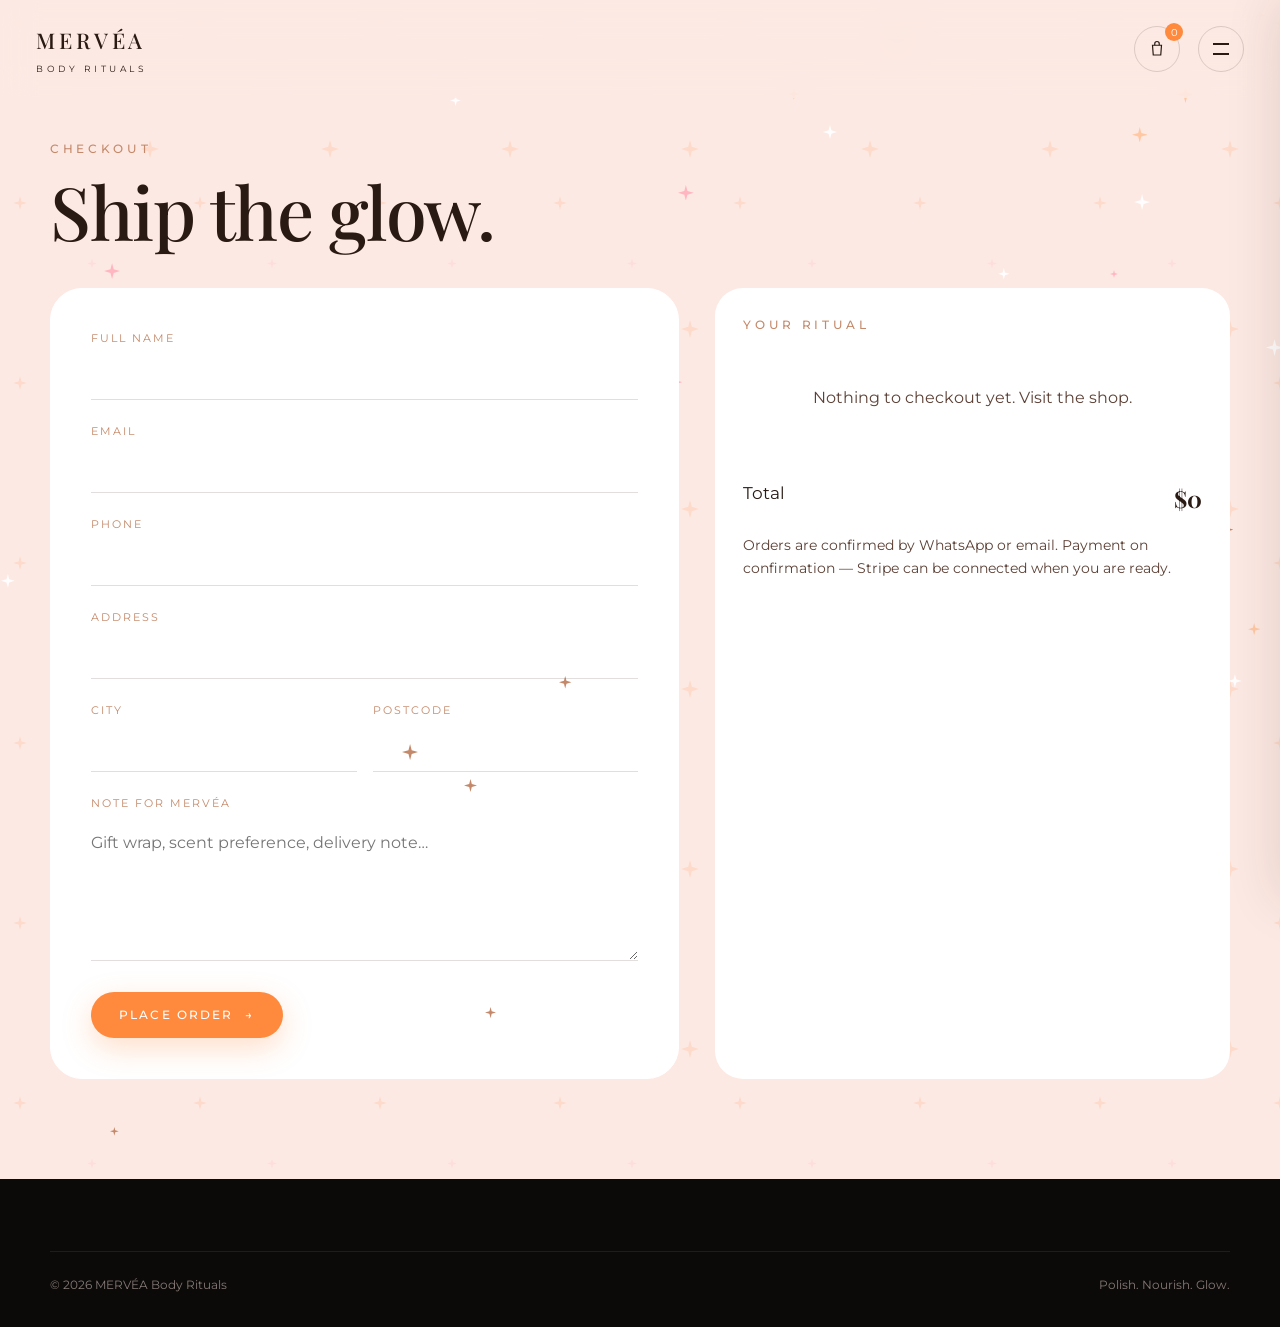
==== checkout.html @ e99f9065 "Add MERVEA Body Rituals storefront for Netlify. Co-authored-by: Cursor <cursoragent@cursor.com>" ====
<!DOCTYPE html>
<html lang="en">
  <head>
    <meta charset="UTF-8" />
    <meta name="viewport" content="width=device-width, initial-scale=1.0, viewport-fit=cover" />
    <title>Checkout — MERVÉA Body Rituals</title>
    <link rel="icon" href="images/logo.png" />
    <link rel="stylesheet" href="css/styles.css" />
  </head>
  <body>
    <div class="page-wipe" id="page-wipe" aria-hidden="true"><span></span><span></span><span></span></div>

    <header class="site-header is-light" data-on-dark="false">
      <a class="brand-mark" href="index.html" data-link>
        <strong>MERVÉA</strong>
        <small>Body Rituals</small>
      </a>
      <div class="header-actions">
        <button class="cart-btn" id="open-cart" type="button" aria-label="Open bag">
          <svg width="18" height="18" viewBox="0 0 24 24" fill="none" stroke="currentColor" stroke-width="1.6"><path d="M6 7h12l-1 13H7L6 7z"/><path d="M9 7V5a3 3 0 0 1 6 0v2"/></svg>
          <span class="cart-count" hidden>0</span>
        </button>
        <button class="nav-toggle" id="nav-toggle" type="button"><span></span></button>
      </div>
    </header>

    <nav class="menu-overlay" id="menu-overlay">
      <div class="menu-links">
        <a href="index.html" data-link>Home</a>
        <a href="shop.html" data-link>Shop</a>
        <a href="about.html" data-link>The Ritual</a>
        <a href="contact.html" data-link>Contact</a>
        <a href="checkout.html" data-link>Checkout</a>
      </div>
      <aside class="menu-aside">
        <p>Complete your ritual.</p>
      </aside>
    </nav>

    <div class="cart-backdrop" id="cart-backdrop"></div>
    <aside class="cart-drawer" id="cart-drawer">
      <div class="cart-head">
        <h2 class="serif">Your bag</h2>
        <button type="button" id="close-cart">Close</button>
      </div>
      <div class="cart-items" id="cart-items"></div>
      <div class="cart-foot">
        <div class="cart-total"><span>Total</span><strong id="cart-total">$0</strong></div>
        <a class="btn btn-primary" href="checkout.html" data-link style="width:100%;justify-content:center">Checkout <span class="arrow">→</span></a>
      </div>
    </aside>

    <main class="checkout">
      <div class="star-field" id="page-stars"></div>
      <div class="container">
        <p class="eyebrow reveal">Checkout</p>
        <h1 class="serif reveal" style="font-size:clamp(2.6rem,6vw,4.6rem);margin:8px 0 36px">Ship the glow.</h1>
        <div class="checkout-grid" id="checkout-grid">
          <form class="form-card reveal" id="checkout-form" name="order" method="POST" data-netlify="true" data-netlify-honeypot="bot-field">
            <input type="hidden" name="form-name" value="order" />
            <p class="hp"><label>Leave empty <input name="bot-field" /></label></p>
            <div class="field">
              <label for="cname">Full name</label>
              <input id="cname" name="name" required />
            </div>
            <div class="field">
              <label for="cemail">Email</label>
              <input id="cemail" name="email" type="email" required />
            </div>
            <div class="field">
              <label for="cphone">Phone</label>
              <input id="cphone" name="phone" type="tel" required />
            </div>
            <div class="field">
              <label for="caddress">Address</label>
              <input id="caddress" name="address" required />
            </div>
            <div class="pair-fields">
              <div class="field">
                <label for="ccity">City</label>
                <input id="ccity" name="city" required />
              </div>
              <div class="field">
                <label for="cpost">Postcode</label>
                <input id="cpost" name="postcode" required />
              </div>
            </div>
            <div class="field">
              <label for="cnote">Note for MERVÉA</label>
              <textarea id="cnote" name="note" placeholder="Gift wrap, scent preference, delivery note…"></textarea>
            </div>
            <button class="btn btn-primary" type="submit">Place order <span class="arrow">→</span></button>
          </form>

          <aside class="summary-box reveal">
            <p class="eyebrow">Your ritual</p>
            <div id="checkout-items"></div>
            <div class="cart-total" style="margin-top:20px">
              <span>Total</span>
              <strong class="price" id="checkout-total">$0</strong>
            </div>
            <p style="font-size:.85rem;color:var(--ink-soft);margin-top:12px">
              Orders are confirmed by WhatsApp or email. Payment on confirmation — Stripe can be connected when you are ready.
            </p>
          </aside>
        </div>

        <div class="form-success" id="order-success" hidden>
          <div class="burst">✦ ✦ ✦</div>
          <h2 class="serif" style="font-size:2.8rem;margin:12px 0">Order received.</h2>
          <p>Reference <strong id="order-id"></strong></p>
          <p style="color:var(--ink-soft);margin:12px 0 24px">Send the same details on WhatsApp to confirm and arrange payment.</p>
          <a class="btn btn-primary" id="whatsapp-order" href="#" target="_blank" rel="noopener">Confirm on WhatsApp <span class="arrow">→</span></a>
          <a class="btn btn-line" href="shop.html" data-link style="margin-left:10px">Keep shopping</a>
        </div>
      </div>
    </main>

    <footer class="site-footer">
      <div class="container">
        <div class="footer-bottom">
          <span>© 2026 MERVÉA Body Rituals</span>
          <span>Polish. Nourish. Glow.</span>
        </div>
      </div>
    </footer>
    <script src="js/products.js"></script>
    <script src="js/app.js"></script>
  </body>
</html>
---- css/styles.css ----
@import url("https://fonts.googleapis.com/css2?family=Playfair+Display:ital,wght@0,400;0,500;0,600;0,700;1,400;1,500&family=Montserrat:ital,wght@0,300;0,400;0,500;0,600;1,400&display=swap");

:root {
  --orange: #ff8a3d;
  --peach: #ffa56b;
  --peach-light: #ffc8a3;
  --pink: #ffb6c1;
  --blush: #f7c9d0;
  --cream: #fde9e3;
  --cream-deep: #f8d9cf;
  --white: #ffffff;
  --ink: #2a1a14;
  --ink-soft: #5c4036;
  --rose: #c4896a;
  --copper: #b87333;
  --black: #0c0a09;
  --ease: cubic-bezier(0.76, 0, 0.24, 1);
  --ease-out: cubic-bezier(0.22, 1, 0.36, 1);
  --nav-h: 88px;
}

*,
*::before,
*::after {
  box-sizing: border-box;
  margin: 0;
  padding: 0;
}

html {
  scroll-behavior: smooth;
}

html.lenis,
html.lenis body {
  height: auto;
}

body {
  font-family: "Montserrat", sans-serif;
  background-color: var(--cream);
  background-image: url("data:image/svg+xml,%3Csvg xmlns='http://www.w3.org/2000/svg' width='180' height='180' viewBox='0 0 180 180'%3E%3Cpath fill='%23ffa56b' fill-opacity='0.22' d='M20 16l1.4 5.4L27 23l-5.6 1.6L20 30l-1.4-5.4L13 23l5.6-1.6z'/%3E%3Cpath fill='%23ffb6c1' fill-opacity='0.2' d='M92 78l1.1 4.2L97 83.5l-3.9 1.3L92 89l-1.1-4.2L87 83.5l3.9-1.3z'/%3E%3Cpath fill='%23ff8a3d' fill-opacity='0.16' d='M150 140l1.8 6.8L159 149l-7.2 2.2L150 158l-1.8-6.8L141 149l7.2-2.2z'/%3E%3C/svg%3E");
  color: var(--ink);
  line-height: 1.7;
  font-weight: 400;
  overflow-x: hidden;
}

img {
  max-width: 100%;
  display: block;
}

a {
  color: inherit;
  text-decoration: none;
}

button,
input,
textarea,
select {
  font-family: inherit;
}

button {
  border: 0;
  background: none;
  cursor: pointer;
}

ul {
  list-style: none;
}

h1,
h2,
h3,
.serif {
  font-family: "Playfair Display", serif;
  font-weight: 500;
  letter-spacing: -0.02em;
  line-height: 1.15;
}

.eyebrow {
  font-size: 0.72rem;
  letter-spacing: 0.32em;
  text-transform: uppercase;
  font-weight: 500;
  color: var(--rose);
}

.container {
  width: min(1180px, calc(100% - 48px));
  margin: 0 auto;
}

/* Stars */
.star {
  position: absolute;
  color: #fff;
  pointer-events: none;
  animation: twinkle 2.8s ease-in-out infinite;
}

.star svg {
  display: block;
}

@keyframes twinkle {
  0%,
  100% {
    opacity: 0.25;
    transform: scale(0.7) rotate(0deg);
  }
  50% {
    opacity: 1;
    transform: scale(1.15) rotate(18deg);
  }
}

.star-field {
  position: absolute;
  inset: 0;
  overflow: hidden;
  pointer-events: none;
}

.site-stars {
  position: fixed;
  inset: 0;
  z-index: 0;
  pointer-events: none;
  overflow: hidden;
}

.site-stars .star {
  color: var(--peach);
}

.section .star-field,
.page-hero .star-field,
.contact-hero .star-field,
.about-hero .star-field,
.pdp .star-field,
.checkout .star-field {
  z-index: 0;
}

main,
.site-footer {
  position: relative;
  z-index: 1;
}

/* Page wipe — cover on leave, reveal once on arrive */
.page-wipe {
  position: fixed;
  inset: 0;
  z-index: 9998;
  pointer-events: none;
  display: grid;
}

.page-wipe.is-leaving {
  pointer-events: auto;
}

.page-wipe span {
  background: var(--orange);
  transform: scaleY(0);
  transform-origin: bottom;
}

.page-wipe span:nth-child(2) {
  background: var(--peach);
}

.page-wipe span:nth-child(3) {
  background: var(--pink);
}

.page-wipe.is-leaving span {
  animation: wipeCover 0.45s var(--ease) forwards;
}

.page-wipe.is-entering span {
  transform: scaleY(1);
  transform-origin: top;
  animation: wipeReveal 0.5s var(--ease) forwards;
}

@keyframes wipeCover {
  from {
    transform: scaleY(0);
  }
  to {
    transform: scaleY(1);
  }
}

@keyframes wipeReveal {
  from {
    transform: scaleY(1);
  }
  to {
    transform: scaleY(0);
  }
}

/* Header */
.site-header {
  position: fixed;
  top: 0;
  left: 0;
  right: 0;
  z-index: 80;
  display: flex;
  align-items: center;
  justify-content: space-between;
  padding: 22px 36px;
  mix-blend-mode: normal;
  transition: background 0.4s, backdrop-filter 0.4s;
}

.site-header.is-light {
  background: rgba(253, 233, 227, 0.78);
  backdrop-filter: blur(16px);
}

.brand-mark {
  display: flex;
  flex-direction: column;
  gap: 2px;
}

.brand-mark strong {
  font-family: "Playfair Display", serif;
  font-size: 1.35rem;
  font-weight: 500;
  letter-spacing: 0.18em;
  color: #fff;
}

.site-header.is-light .brand-mark strong,
.site-header.is-light .brand-mark small,
.site-header.is-light .nav-toggle span,
.site-header.is-light .cart-btn {
  color: var(--ink);
}

.site-header.is-light .nav-toggle span,
.site-header.is-light .cart-btn {
  background: transparent;
}

.brand-mark small {
  font-size: 0.58rem;
  letter-spacing: 0.38em;
  color: rgba(255, 255, 255, 0.72);
  text-transform: uppercase;
}

.header-actions {
  display: flex;
  align-items: center;
  gap: 18px;
}

.cart-btn,
.nav-toggle {
  width: 46px;
  height: 46px;
  border-radius: 50%;
  border: 1px solid rgba(255, 255, 255, 0.28);
  color: #fff;
  display: grid;
  place-items: center;
  position: relative;
  transition: transform 0.35s var(--ease), background 0.3s;
}

.site-header.is-light .cart-btn,
.site-header.is-light .nav-toggle {
  border-color: rgba(42, 26, 20, 0.16);
}

.cart-count {
  position: absolute;
  top: -4px;
  right: -4px;
  min-width: 18px;
  height: 18px;
  padding: 0 5px;
  border-radius: 99px;
  background: var(--orange);
  color: #fff;
  font-size: 0.62rem;
  display: grid;
  place-items: center;
}

.nav-toggle span {
  display: block;
  width: 16px;
  height: 1.5px;
  background: currentColor;
  position: relative;
}

.nav-toggle span::before,
.nav-toggle span::after {
  content: "";
  position: absolute;
  left: 0;
  width: 16px;
  height: 1.5px;
  background: currentColor;
  transition: transform 0.35s var(--ease);
}

.nav-toggle span::before {
  top: -5px;
}

.nav-toggle span::after {
  top: 5px;
}

/* Fullscreen menu */
.menu-overlay {
  position: fixed;
  inset: 0;
  z-index: 90;
  background: linear-gradient(160deg, #1a0f0c 0%, #3a2218 48%, #c4896a 100%);
  display: flex;
  align-items: center;
  justify-content: space-between;
  padding: 100px 80px 80px;
  clip-path: circle(0% at calc(100% - 58px) 44px);
  transition: clip-path 0.8s var(--ease);
}

.menu-overlay.is-open {
  clip-path: circle(160% at calc(100% - 58px) 44px);
}

.menu-links {
  display: flex;
  flex-direction: column;
  gap: 8px;
}

.menu-links a {
  font-family: "Playfair Display", serif;
  font-size: clamp(2.4rem, 6vw, 4.6rem);
  color: var(--cream);
  transform: translateY(30px);
  opacity: 0;
  transition: transform 0.6s var(--ease-out), opacity 0.6s, color 0.3s;
}

.menu-overlay.is-open .menu-links a {
  opacity: 1;
  transform: none;
}

.menu-overlay.is-open .menu-links a:nth-child(1) {
  transition-delay: 0.18s;
}
.menu-overlay.is-open .menu-links a:nth-child(2) {
  transition-delay: 0.26s;
}
.menu-overlay.is-open .menu-links a:nth-child(3) {
  transition-delay: 0.34s;
}
.menu-overlay.is-open .menu-links a:nth-child(4) {
  transition-delay: 0.42s;
}
.menu-overlay.is-open .menu-links a:nth-child(5) {
  transition-delay: 0.5s;
}

.menu-links a:hover {
  color: var(--peach);
}

.menu-aside {
  color: var(--cream);
  max-width: 280px;
  text-align: right;
  opacity: 0;
  transform: translateY(16px);
  transition: 0.6s 0.4s;
}

.menu-overlay.is-open .menu-aside {
  opacity: 1;
  transform: none;
}

.menu-aside p {
  margin-top: 12px;
  font-size: 0.92rem;
  color: rgba(253, 233, 227, 0.78);
}

/* Buttons */
.btn {
  display: inline-flex;
  align-items: center;
  gap: 12px;
  padding: 16px 28px;
  border-radius: 999px;
  font-size: 0.74rem;
  letter-spacing: 0.18em;
  text-transform: uppercase;
  font-weight: 500;
  transition: background 0.35s ease, color 0.35s ease, border-color 0.35s ease, box-shadow 0.35s ease;
  position: relative;
  overflow: hidden;
}

.btn-primary {
  background: var(--orange);
  color: #fff;
  box-shadow: 0 10px 30px rgba(255, 138, 61, 0.28);
}

.btn-primary:hover {
  background: var(--pink);
  box-shadow: 0 10px 30px rgba(255, 182, 193, 0.35);
}

.btn-ghost {
  background: #fff;
  color: var(--ink);
}

.btn-ghost:hover {
  background: var(--orange);
  color: #fff;
}

.btn-line {
  border: 1px solid rgba(42, 26, 20, 0.18);
  color: var(--ink);
  background: transparent;
}

.btn-line:hover {
  background: var(--orange);
  border-color: var(--orange);
  color: #fff;
}

/* Hero */
.hero {
  min-height: 100vh;
  background: #fbe6e1;
  position: relative;
  display: grid;
  place-items: center;
  overflow: hidden;
  color: var(--ink);
}

.hero-photo {
  position: absolute;
  inset: 0;
  z-index: 1;
  width: 100%;
  height: 100%;
  object-fit: cover;
  object-position: center 20%;
}

.hero .star-field {
  z-index: 0;
}

.hero::after {
  content: "";
  position: absolute;
  inset: 0;
  z-index: 2;
  pointer-events: none;
  background: linear-gradient(
    180deg,
    rgba(251, 230, 225, 0.12) 0%,
    rgba(251, 230, 225, 0) 40%,
    rgba(232, 196, 176, 0) 72%,
    #e8c4b0 100%
  );
}

.hero-copy {
  position: relative;
  z-index: 3;
  text-align: center;
  padding: 140px 24px 80px;
  color: #fffbf8;
}

.hero-copy .eyebrow {
  color: #ffe8dc;
  animation: fadeUp 1s 0.4s both;
}

.hero-title {
  font-size: clamp(3.4rem, 10vw, 8.4rem);
  letter-spacing: 0.12em;
  margin: 18px 0 10px;
  font-weight: 500;
  color: #fffbf8;
  text-shadow: 0 2px 24px rgba(42, 26, 20, 0.28);
}

.hero-title span {
  display: inline-block;
  animation: fadeUp 1s var(--ease-out) both;
}

.hero-sub {
  letter-spacing: 0.42em;
  font-size: 0.78rem;
  text-transform: uppercase;
  color: #fff4ec;
  animation: fadeUp 1s 0.7s both;
}

.hero-actions {
  display: flex;
  justify-content: center;
  gap: 14px;
  margin-top: 36px;
  flex-wrap: wrap;
  animation: fadeUp 1s 0.9s both;
}


.hero-meta {
  position: absolute;
  z-index: 2;
  font-size: 0.68rem;
  letter-spacing: 0.16em;
  text-transform: uppercase;
  color: var(--ink-soft);
  max-width: 200px;
}

.hero-meta.left {
  left: 36px;
  top: 120px;
}

.hero-meta.right {
  right: 36px;
  top: 120px;
  text-align: right;
}

.hero-meta strong {
  display: block;
  font-family: "Playfair Display", serif;
  font-size: 2rem;
  letter-spacing: 0;
  color: var(--orange);
  margin-bottom: 6px;
}

.scroll-hint {
  position: absolute;
  bottom: 28px;
  left: 50%;
  transform: translateX(-50%);
  z-index: 2;
  font-size: 0.62rem;
  letter-spacing: 0.28em;
  text-transform: uppercase;
  color: var(--rose);
}

.scroll-hint::after {
  content: "";
  display: block;
  width: 1px;
  height: 42px;
  margin: 10px auto 0;
  background: linear-gradient(var(--orange), transparent);
  animation: drip 1.6s ease-in-out infinite;
}

@keyframes drip {
  0% {
    transform: scaleY(0);
    transform-origin: top;
    opacity: 0;
  }
  40% {
    opacity: 1;
  }
  100% {
    transform: scaleY(1);
    transform-origin: top;
    opacity: 0;
  }
}

@keyframes fadeUp {
  from {
    opacity: 0;
    transform: translateY(24px);
  }
  to {
    opacity: 1;
    transform: none;
  }
}

/* Why MERVÉA — full-page photo */
.why-page {
  min-height: 100vh;
  position: relative;
  display: flex;
  align-items: flex-start;
  overflow: hidden;
  color: #fff;
  background: #e8c4b0;
}

.why-photo {
  position: absolute;
  inset: 0;
  z-index: 1;
  width: 100%;
  height: 100%;
  object-fit: cover;
  object-position: center;
}

.why-page::before {
  content: "";
  position: absolute;
  inset: 0;
  z-index: 2;
  pointer-events: none;
  background:
    linear-gradient(180deg, #e8c4b0 0%, transparent 20%),
    linear-gradient(0deg, var(--cream) 0%, transparent 22%);
}

.why-page::after {
  content: "";
  position: absolute;
  inset: 0;
  z-index: 1;
  background: linear-gradient(
    90deg,
    rgba(42, 26, 20, 0.38) 0%,
    rgba(42, 26, 20, 0.12) 48%,
    transparent 78%
  );
}

.why-page .star-field {
  z-index: 0;
}

.why-copy {
  position: relative;
  z-index: 3;
  width: min(1180px, calc(100% - 48px));
  margin: 0 auto;
  padding: 140px 0 72px;
}

.why-copy .eyebrow {
  color: var(--peach-light);
}

.why-copy h2 {
  font-size: clamp(3.4rem, 9vw, 7.2rem);
  letter-spacing: 0.04em;
  margin: 10px 0 18px;
  color: #fff;
}

.why-lead {
  max-width: 520px;
  color: rgba(255, 255, 255, 0.86);
  margin-bottom: 40px;
}

.why-page .pillars {
  position: relative;
  z-index: 2;
  grid-template-columns: 1fr;
  max-width: 560px;
  gap: 28px;
}

.why-page .pillar {
  background: none;
  border: 0;
  border-radius: 0;
  padding: 0;
  min-height: 0;
  overflow: visible;
  color: #fff;
}

.why-page .pillar::after {
  display: none;
}

.why-page .pillar p {
  color: rgba(255, 255, 255, 0.84);
}

/* Reveal */
.reveal {
  opacity: 0;
  transform: translateY(36px);
  transition: opacity 0.9s var(--ease-out), transform 0.9s var(--ease-out);
}

.reveal.is-in {
  opacity: 1;
  transform: none;
}

/* Sections */
.section {
  padding: 120px 0;
  position: relative;
}

.collection-section {
  padding-top: 140px;
}

.section-head {
  display: flex;
  justify-content: space-between;
  align-items: flex-end;
  gap: 24px;
  margin-bottom: 56px;
}

.section-head h2 {
  font-size: clamp(2.2rem, 5vw, 4rem);
  max-width: 640px;
}

.pillars {
  display: grid;
  grid-template-columns: repeat(3, 1fr);
  gap: 22px;
}

.pillar {
  background: var(--white);
  border-radius: 28px;
  padding: 36px 28px;
  min-height: 240px;
  position: relative;
  overflow: hidden;
  border: 1px solid #fff;
}

.pillar::after {
  content: "✦";
  position: absolute;
  right: 22px;
  top: 22px;
  color: var(--peach);
  animation: twinkle 3s infinite;
}

.pillar h3 {
  font-size: 1.7rem;
  margin: 16px 0 10px;
}

.pillar p {
  color: var(--ink-soft);
  font-size: 0.94rem;
}

.pillars-open {
  gap: 36px;
}

.pillars-open .pillar {
  background: none;
  border: 0;
  border-radius: 0;
  padding: 0;
  min-height: 0;
  overflow: visible;
}

.pillars-open .pillar::after {
  display: none;
}

.icon-orb {
  width: 48px;
  height: 48px;
  border-radius: 50%;
  display: grid;
  place-items: center;
  background: linear-gradient(135deg, var(--peach-light), var(--pink));
  color: var(--ink);
}

/* Categories */
.cat-grid {
  display: grid;
  grid-template-columns: repeat(4, 1fr);
  gap: 18px;
}

.cat-card {
  background: var(--white);
  border-radius: 26px;
  overflow: hidden;
  min-height: 0;
  position: relative;
  display: flex;
  flex-direction: column;
  justify-content: flex-start;
  padding: 22px 22px 24px;
  color: var(--ink);
  border: 1px solid #fff;
}

.cat-card img {
  position: relative;
  width: 72%;
  height: 200px;
  margin: 8px auto 20px;
  object-fit: contain;
}

.cat-card .line {
  color: var(--rose);
  letter-spacing: 0.24em;
  font-size: 0.68rem;
  text-transform: uppercase;
}

.cat-card h3 {
  font-size: 1.8rem;
  margin: 6px 0 8px;
}

.cat-card p {
  color: var(--ink-soft);
  font-size: 0.9rem;
}

/* Products */
.product-grid {
  display: grid;
  grid-template-columns: repeat(2, 1fr);
  gap: 28px;
}

.product-card {
  background: var(--white);
  border-radius: 32px;
  overflow: hidden;
  border: 1px solid #fff;
}

.home-shop {
  grid-template-columns: repeat(4, 1fr);
  gap: 16px;
}

.home-shop .product-card {
  border-radius: 20px;
}

.home-shop .product-media {
  aspect-ratio: 1 / 1;
  background: #fff;
}

.home-shop .product-media img {
  width: 68%;
  height: 68%;
}

.home-shop .product-body {
  padding: 16px 16px 18px;
}

.home-shop .product-body h3 {
  font-size: 1.15rem;
}

.home-shop .product-body p {
  display: none;
}

.home-shop .price {
  font-size: 1.15rem;
}

.home-shop .btn {
  padding: 10px 14px;
  font-size: 0.62rem;
}

.product-media {
  background: #fff;
  aspect-ratio: 1 / 1.05;
  display: grid;
  place-items: center;
  position: relative;
  overflow: hidden;
}

.product-media img {
  width: 78%;
  height: 78%;
  object-fit: contain;
}

.product-body {
  padding: 26px 28px 30px;
}

.product-body .cat {
  font-size: 0.68rem;
  letter-spacing: 0.22em;
  text-transform: uppercase;
  color: var(--rose);
}

.product-body h3 {
  font-size: 1.7rem;
  margin: 8px 0 8px;
}

.product-body p {
  color: var(--ink-soft);
  font-size: 0.92rem;
}

.product-row {
  display: flex;
  justify-content: space-between;
  align-items: center;
  margin-top: 22px;
  gap: 12px;
}

.price {
  font-family: "Playfair Display", serif;
  font-size: 1.45rem;
}

.filters {
  display: flex;
  flex-wrap: wrap;
  gap: 10px;
  margin-bottom: 36px;
}

.filter-btn {
  padding: 10px 18px;
  border-radius: 999px;
  border: 1px solid rgba(42, 26, 20, 0.12);
  font-size: 0.72rem;
  letter-spacing: 0.16em;
  text-transform: uppercase;
  color: var(--ink-soft);
  background: transparent;
  transition: background 0.35s ease, color 0.35s ease, border-color 0.35s ease;
}

.filter-btn:hover {
  background: var(--pink);
  color: #fff;
  border-color: var(--pink);
}

.filter-btn.is-active {
  background: var(--orange);
  color: #fff;
  border-color: var(--orange);
}

/* Product detail */
.pdp {
  padding: 140px 0 100px;
}

.pdp-grid {
  display: grid;
  grid-template-columns: 1.05fr 0.95fr;
  gap: 64px;
  align-items: center;
}

.page-plain {
  background: #fff;
  background-image: none;
}

.page-plain .site-stars {
  display: none;
}

.pdp-visual {
  background: #fff;
  border-radius: 0;
  min-height: 620px;
  display: grid;
  place-items: center;
  position: relative;
  overflow: hidden;
}

.pdp-visual .star-field {
  z-index: 0;
}

.pdp-visual img {
  position: relative;
  z-index: 1;
  width: 72%;
}

.pdp-info h1 {
  font-size: clamp(2.4rem, 5vw, 4.2rem);
  margin: 10px 0 12px;
}

.pdp-info .lead {
  color: var(--ink-soft);
  font-size: 1.05rem;
  margin: 16px 0 28px;
}

.qty-row {
  display: flex;
  align-items: center;
  gap: 16px;
  margin: 28px 0;
}

.qty {
  display: flex;
  align-items: center;
  border: 1px solid rgba(42, 26, 20, 0.14);
  border-radius: 999px;
  overflow: hidden;
}

.qty button,
.qty span {
  width: 42px;
  height: 42px;
  display: grid;
  place-items: center;
}

.benefit-list {
  display: grid;
  gap: 10px;
  margin: 28px 0;
}

.benefit-list li {
  display: flex;
  gap: 10px;
  align-items: center;
  font-size: 0.95rem;
}

.benefit-list li::before {
  content: "✦";
  color: var(--orange);
}

.how {
  padding-top: 22px;
  border-top: 1px solid rgba(42, 26, 20, 0.08);
  color: var(--ink-soft);
  font-size: 0.94rem;
}

/* Cart */
.cart-drawer {
  position: fixed;
  top: 0;
  right: 0;
  width: min(420px, 100%);
  height: 100%;
  background: var(--white);
  z-index: 120;
  transform: translateX(104%);
  transition: transform 0.7s var(--ease);
  display: flex;
  flex-direction: column;
  box-shadow: -20px 0 50px rgba(42, 26, 20, 0.12);
}

.cart-drawer.is-open {
  transform: none;
}

.cart-backdrop {
  position: fixed;
  inset: 0;
  background: rgba(20, 10, 6, 0.35);
  z-index: 110;
  opacity: 0;
  pointer-events: none;
  transition: 0.4s;
}

.cart-backdrop.is-open {
  opacity: 1;
  pointer-events: auto;
}

.cart-head,
.cart-foot {
  padding: 28px;
}

.cart-head {
  display: flex;
  justify-content: space-between;
  align-items: center;
  border-bottom: 1px solid rgba(42, 26, 20, 0.08);
}

.cart-items {
  flex: 1;
  overflow: auto;
  padding: 8px 28px;
}

.cart-line {
  display: grid;
  grid-template-columns: 72px 1fr auto;
  gap: 14px;
  padding: 18px 0;
  border-bottom: 1px solid rgba(42, 26, 20, 0.06);
}

.cart-line img {
  width: 72px;
  height: 72px;
  object-fit: cover;
  border-radius: 14px;
  background: var(--cream);
}

.cart-empty {
  padding: 48px 0;
  color: var(--ink-soft);
  text-align: center;
}

.cart-foot {
  border-top: 1px solid rgba(42, 26, 20, 0.08);
}

.cart-total {
  display: flex;
  justify-content: space-between;
  margin-bottom: 16px;
  font-size: 1.05rem;
}

/* Contact */
.contact-hero {
  padding: 160px 0 40px;
  text-align: center;
}

.contact-hero h1 {
  font-size: clamp(3rem, 8vw, 6.2rem);
}

.contact-wrap {
  display: grid;
  grid-template-columns: 0.85fr 1.15fr;
  gap: 48px;
  padding-bottom: 120px;
}

.contact-card,
.form-card {
  background: var(--white);
  border-radius: 32px;
  padding: 40px;
  border: 1px solid #fff;
}

.hp {
  position: absolute;
  left: -9999px;
  height: 0;
  overflow: hidden;
}

.field {
  margin-bottom: 22px;
  position: relative;
}

.field label {
  display: block;
  font-size: 0.7rem;
  letter-spacing: 0.18em;
  text-transform: uppercase;
  margin-bottom: 8px;
  color: var(--rose);
}

.field input,
.field textarea,
.field select {
  width: 100%;
  border: 0;
  border-bottom: 1px solid rgba(42, 26, 20, 0.14);
  background: transparent;
  padding: 12px 0;
  font-size: 1rem;
  color: var(--ink);
  outline: none;
  transition: border-color 0.3s, padding 0.3s;
}

.field input:focus,
.field textarea:focus,
.field select:focus {
  border-color: var(--orange);
  padding-left: 6px;
}

.field textarea {
  min-height: 140px;
  resize: vertical;
}

.field.is-focus::after {
  content: "✦";
  position: absolute;
  right: 0;
  top: 28px;
  color: var(--orange);
  animation: twinkle 1.2s infinite;
}

.form-success {
  display: none;
  text-align: center;
  padding: 48px 12px;
}

.form-success.is-on {
  display: block;
  animation: fadeUp 0.7s var(--ease-out);
}

.burst {
  font-size: 2.4rem;
  letter-spacing: 0.3em;
  color: var(--orange);
  animation: burst 1.2s var(--ease-out);
}

@keyframes burst {
  0% {
    transform: scale(0.4);
    opacity: 0;
  }
  60% {
    transform: scale(1.15);
  }
  100% {
    transform: scale(1);
    opacity: 1;
  }
}

/* Checkout */
.checkout {
  padding: 140px 0 100px;
}

.checkout-grid {
  display: grid;
  grid-template-columns: 1.1fr 0.9fr;
  gap: 36px;
}

.summary-box {
  background: var(--white);
  border-radius: 28px;
  padding: 28px;
  position: sticky;
  top: 110px;
}

.pair-fields {
  display: grid;
  grid-template-columns: 1fr 1fr;
  gap: 16px;
}

/* About */
.about-hero {
  padding: 160px 0 40px;
}

.about-hero h1 {
  font-size: clamp(3rem, 8vw, 6.4rem);
  max-width: 900px;
}

.split {
  display: grid;
  grid-template-columns: 1fr 1fr;
  gap: 48px;
  align-items: center;
}

.split img {
  border-radius: 36px;
  width: 100%;
  height: 560px;
  object-fit: cover;
  object-position: center 72%;
}

.story-section .split img {
  object-position: center bottom;
}

.quote {
  font-family: "Playfair Display", serif;
  font-size: clamp(1.6rem, 3vw, 2.4rem);
  font-style: italic;
  line-height: 1.35;
}

/* Page hero light */
.page-hero,
.about-hero,
.contact-hero,
.checkout,
.pdp {
  position: relative;
}

.page-hero {
  padding: 160px 0 50px;
}

.page-hero h1 {
  font-size: clamp(3rem, 8vw, 6rem);
}

/* Footer */
.site-footer {
  background: var(--black);
  color: var(--cream);
  padding: 72px 0 32px;
  position: relative;
  overflow: hidden;
}

.footer-grid {
  display: grid;
  grid-template-columns: 1.4fr 1fr 1fr;
  gap: 40px;
  margin-bottom: 48px;
}

.site-footer a {
  color: rgba(253, 233, 227, 0.74);
}

.site-footer a:hover {
  color: var(--peach);
}

.footer-brand {
  font-family: "Playfair Display", serif;
  font-size: 2.2rem;
  letter-spacing: 0.16em;
}

.footer-bottom {
  border-top: 1px solid rgba(255, 255, 255, 0.08);
  padding-top: 22px;
  display: flex;
  justify-content: space-between;
  font-size: 0.78rem;
  color: rgba(253, 233, 227, 0.5);
}

/* Ritual band */
.ritual-band {
  background: linear-gradient(110deg, var(--orange), var(--pink) 55%, var(--peach-light));
  color: #fff;
  padding: 120px 0;
  text-align: center;
  position: relative;
  overflow: hidden;
}

.ritual-band::before,
.ritual-band::after {
  content: "";
  position: absolute;
  left: 0;
  right: 0;
  height: 130px;
  pointer-events: none;
  z-index: 2;
}

.ritual-band::before {
  top: 0;
  background: linear-gradient(180deg, var(--cream), transparent);
}

.ritual-band::after {
  bottom: 0;
  background: linear-gradient(180deg, transparent, var(--black));
}

.ritual-band .star-field {
  z-index: 0;
}

.ritual-band .container {
  position: relative;
  z-index: 1;
}

.ritual-band h2 {
  font-size: clamp(2rem, 5vw, 3.6rem);
  max-width: 760px;
  margin: 0 auto 22px;
}

/* Toast */
.toast {
  position: fixed;
  bottom: 28px;
  left: 50%;
  transform: translate(-50%, 20px);
  background: var(--ink);
  color: #fff;
  padding: 12px 20px;
  border-radius: 999px;
  font-size: 0.78rem;
  letter-spacing: 0.08em;
  z-index: 200;
  opacity: 0;
  pointer-events: none;
  transition: 0.4s var(--ease);
}

.toast.is-on {
  opacity: 1;
  transform: translate(-50%, 0);
}

/* Responsive */
@media (max-width: 980px) {
  .pillars,
  .cat-grid,
  .product-grid,
  .pdp-grid,
  .contact-wrap,
  .checkout-grid,
  .split,
  .footer-grid {
    grid-template-columns: 1fr;
  }

  .home-shop {
    grid-template-columns: repeat(2, 1fr);
    gap: 12px;
  }

  .hero-meta {
    display: none;
  }

  .menu-overlay {
    padding: 110px 32px 48px;
    flex-direction: column;
    align-items: flex-start;
    justify-content: center;
    clip-path: circle(0% at calc(100% - 42px) 40px);
  }

  .menu-overlay.is-open {
    clip-path: circle(180% at calc(100% - 42px) 40px);
  }

  .menu-aside {
    text-align: left;
    margin-top: 36px;
    max-width: 100%;
  }

  .pdp-visual {
    min-height: 380px;
  }

  .section-head {
    flex-direction: column;
    align-items: flex-start;
  }

  .summary-box {
    position: static;
  }
}

@media (max-width: 640px) {
  .site-header {
    padding: 14px 16px;
    padding-top: calc(14px + env(safe-area-inset-top));
  }

  .container {
    width: min(1180px, calc(100% - 28px));
  }

  .brand-mark strong {
    font-size: 1.1rem;
    letter-spacing: 0.12em;
  }

  .section,
  .collection-section {
    padding: 72px 0;
  }

  .page-hero,
  .about-hero,
  .contact-hero,
  .pdp,
  .checkout {
    padding: 120px 0 48px;
  }

  .hero {
    min-height: 100svh;
  }

  .hero-copy {
    padding: 120px 16px 72px;
  }

  .hero-title {
    font-size: clamp(2.4rem, 14vw, 3.4rem);
    letter-spacing: 0.06em;
  }

  .hero-sub {
    letter-spacing: 0.2em;
    font-size: 0.68rem;
  }

  .hero-actions {
    flex-direction: column;
    align-items: stretch;
    width: min(320px, 100%);
    margin-left: auto;
    margin-right: auto;
  }

  .hero-actions .btn,
  .btn {
    justify-content: center;
    min-height: 48px;
  }

  .hero-actions .btn {
    width: 100%;
  }

  .why-page {
    min-height: 100svh;
  }

  .why-copy {
    padding: 110px 0 56px;
  }

  .why-copy h2 {
    font-size: clamp(2.4rem, 12vw, 3.6rem);
  }

  .why-page .pillars {
    max-width: 100%;
    gap: 22px;
  }

  .cat-grid {
    grid-template-columns: 1fr;
    gap: 14px;
  }

  .cat-card {
    padding: 18px;
  }

  .cat-card img {
    height: 160px;
    width: 60%;
    margin-bottom: 14px;
  }

  .cat-card h3 {
    font-size: 1.45rem;
  }

  .home-shop {
    grid-template-columns: 1fr;
  }

  .home-shop .product-body p {
    display: block;
    font-size: 0.85rem;
  }

  .product-body {
    padding: 20px 18px 22px;
  }

  .product-body h3 {
    font-size: 1.35rem;
  }

  .product-row {
    flex-wrap: wrap;
  }

  .filters {
    gap: 8px;
  }

  .filter-btn {
    min-height: 40px;
  }

  .pdp-visual {
    min-height: 300px;
    border-radius: 24px;
  }

  .pdp-visual img {
    width: 82%;
  }

  .qty-row {
    flex-wrap: wrap;
  }

  .qty-row .btn {
    flex: 1;
  }

  .split img {
    height: 280px;
    border-radius: 22px;
  }

  .contact-card,
  .form-card {
    padding: 24px 20px;
    border-radius: 22px;
  }

  .pair-fields {
    grid-template-columns: 1fr;
  }

  .field input,
  .field textarea,
  .field select {
    font-size: 16px;
  }

  .cart-drawer {
    width: 100%;
  }

  .menu-links a {
    font-size: clamp(2rem, 10vw, 2.8rem);
  }

  .menu-overlay {
    padding: 100px 22px 40px;
  }

  .ritual-band {
    padding: 88px 16px;
  }

  .ritual-band::before,
  .ritual-band::after {
    height: 80px;
  }

  .ritual-band h2 {
    font-size: clamp(1.6rem, 8vw, 2.2rem);
  }

  .site-footer {
    padding: 48px 0 calc(28px + env(safe-area-inset-bottom));
  }

  .footer-bottom {
    flex-direction: column;
    gap: 8px;
  }

  .scroll-hint {
    display: none;
  }
}
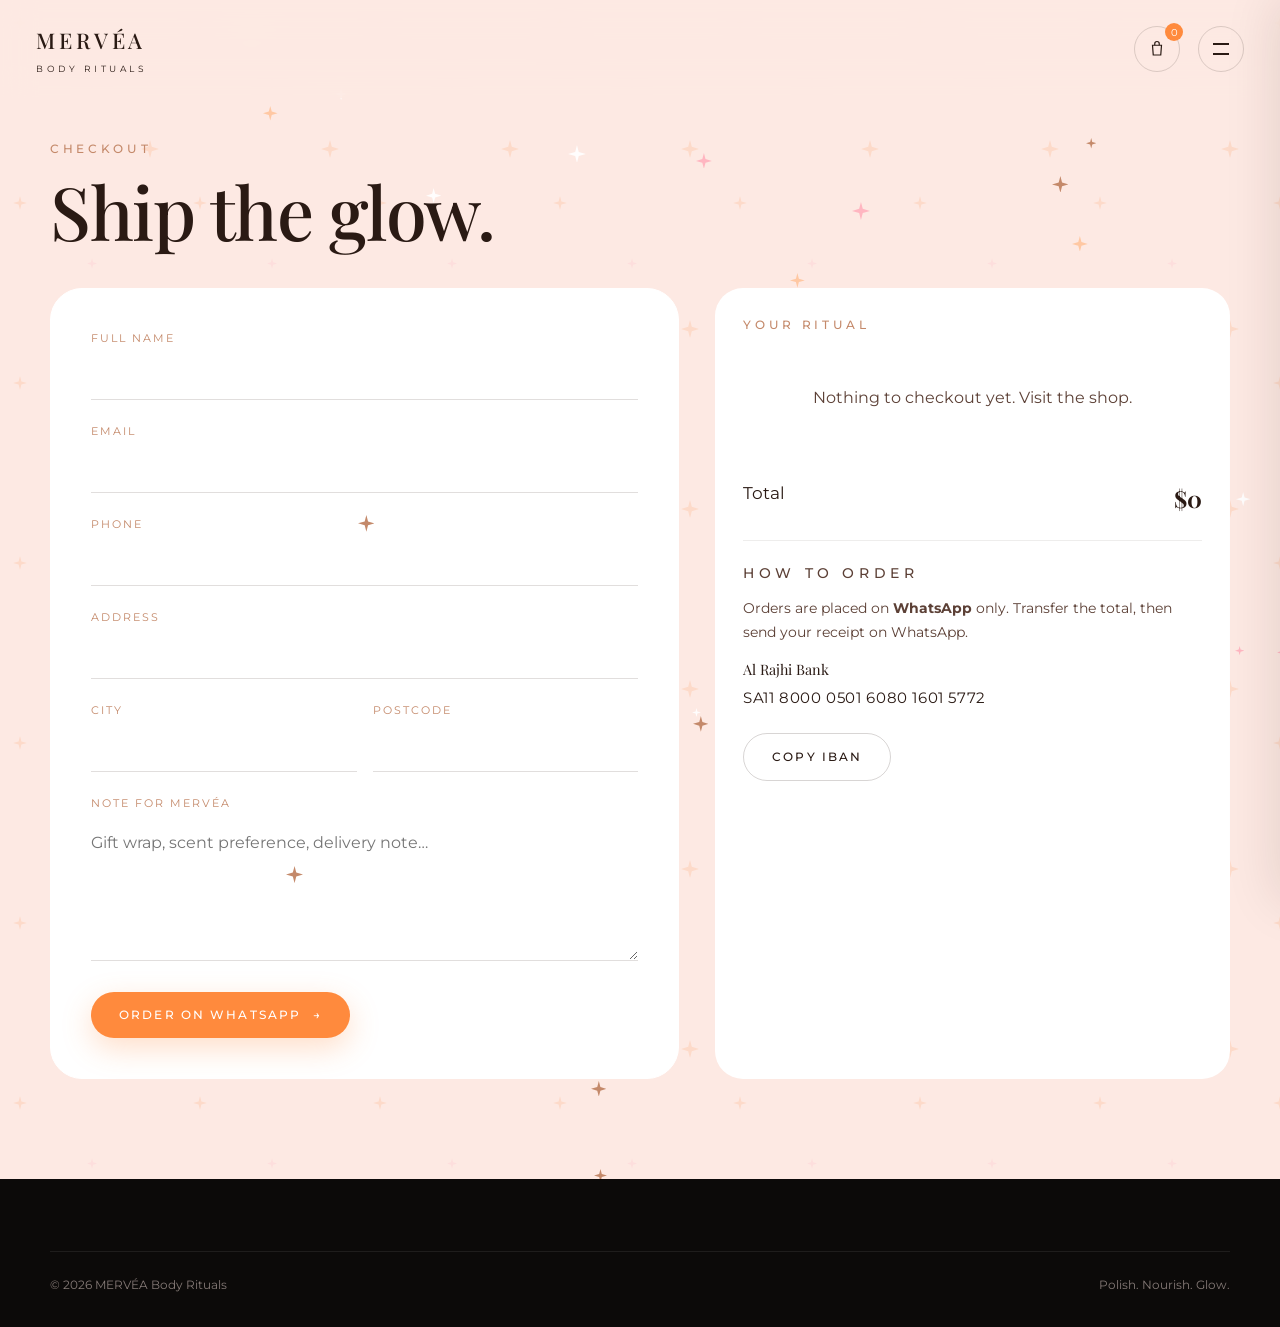
==== commit a20f469c: "Use WhatsApp orders and Al Rajhi IBAN for checkout. Co-authored-by: Cursor <cursoragent@cursor.com>" ====
--- a/checkout.html
+++ b/checkout.html
@@ -89,7 +89,7 @@
               <label for="cnote">Note for MERVÉA</label>
               <textarea id="cnote" name="note" placeholder="Gift wrap, scent preference, delivery note…"></textarea>
             </div>
-            <button class="btn btn-primary" type="submit">Place order <span class="arrow">→</span></button>
+            <button class="btn btn-primary" type="submit">Order on WhatsApp <span class="arrow">→</span></button>
           </form>
 
           <aside class="summary-box reveal">
@@ -99,18 +99,26 @@
               <span>Total</span>
               <strong class="price" id="checkout-total">$0</strong>
             </div>
-            <p style="font-size:.85rem;color:var(--ink-soft);margin-top:12px">
-              Orders are confirmed by WhatsApp or email. Payment on confirmation — Stripe can be connected when you are ready.
-            </p>
+            <div class="pay-box">
+              <p class="eyebrow">How to order</p>
+              <p>Orders are placed on <strong>WhatsApp</strong> only. Transfer the total, then send your receipt on WhatsApp.</p>
+              <p class="pay-bank">Al Rajhi Bank</p>
+              <p class="pay-iban" id="iban-copy">SA11 8000 0501 6080 1601 5772</p>
+              <button class="btn btn-line" type="button" id="copy-iban">Copy IBAN</button>
+            </div>
           </aside>
         </div>
 
         <div class="form-success" id="order-success" hidden>
           <div class="burst">✦ ✦ ✦</div>
-          <h2 class="serif" style="font-size:2.8rem;margin:12px 0">Order received.</h2>
+          <h2 class="serif" style="font-size:2.8rem;margin:12px 0">Send it on WhatsApp.</h2>
           <p>Reference <strong id="order-id"></strong></p>
-          <p style="color:var(--ink-soft);margin:12px 0 24px">Send the same details on WhatsApp to confirm and arrange payment.</p>
-          <a class="btn btn-primary" id="whatsapp-order" href="#" target="_blank" rel="noopener">Confirm on WhatsApp <span class="arrow">→</span></a>
+          <div class="pay-box" style="max-width:420px;margin:20px auto">
+            <p class="pay-bank">Al Rajhi Bank</p>
+            <p class="pay-iban">SA11 8000 0501 6080 1601 5772</p>
+            <p style="color:var(--ink-soft);margin-top:8px">Transfer the total, then send the receipt with your order.</p>
+          </div>
+          <a class="btn btn-primary" id="whatsapp-order" href="#" target="_blank" rel="noopener">Open WhatsApp <span class="arrow">→</span></a>
           <a class="btn btn-line" href="shop.html" data-link style="margin-left:10px">Keep shopping</a>
         </div>
       </div>
--- a/css/styles.css
+++ b/css/styles.css
@@ -1314,6 +1314,36 @@
   top: 110px;
 }
 
+.pay-box {
+  margin-top: 22px;
+  padding-top: 20px;
+  border-top: 1px solid rgba(42, 26, 20, 0.08);
+}
+
+.pay-box p {
+  color: var(--ink-soft);
+  font-size: 0.9rem;
+  margin-bottom: 10px;
+}
+
+.pay-bank {
+  font-family: "Playfair Display", serif;
+  font-size: 1.2rem;
+  color: var(--ink) !important;
+  margin: 12px 0 4px !important;
+}
+
+.pay-iban {
+  font-size: 0.95rem !important;
+  letter-spacing: 0.04em;
+  color: var(--ink) !important;
+  word-break: break-word;
+}
+
+.pay-box .btn {
+  margin-top: 12px;
+}
+
 .pair-fields {
   display: grid;
   grid-template-columns: 1fr 1fr;
